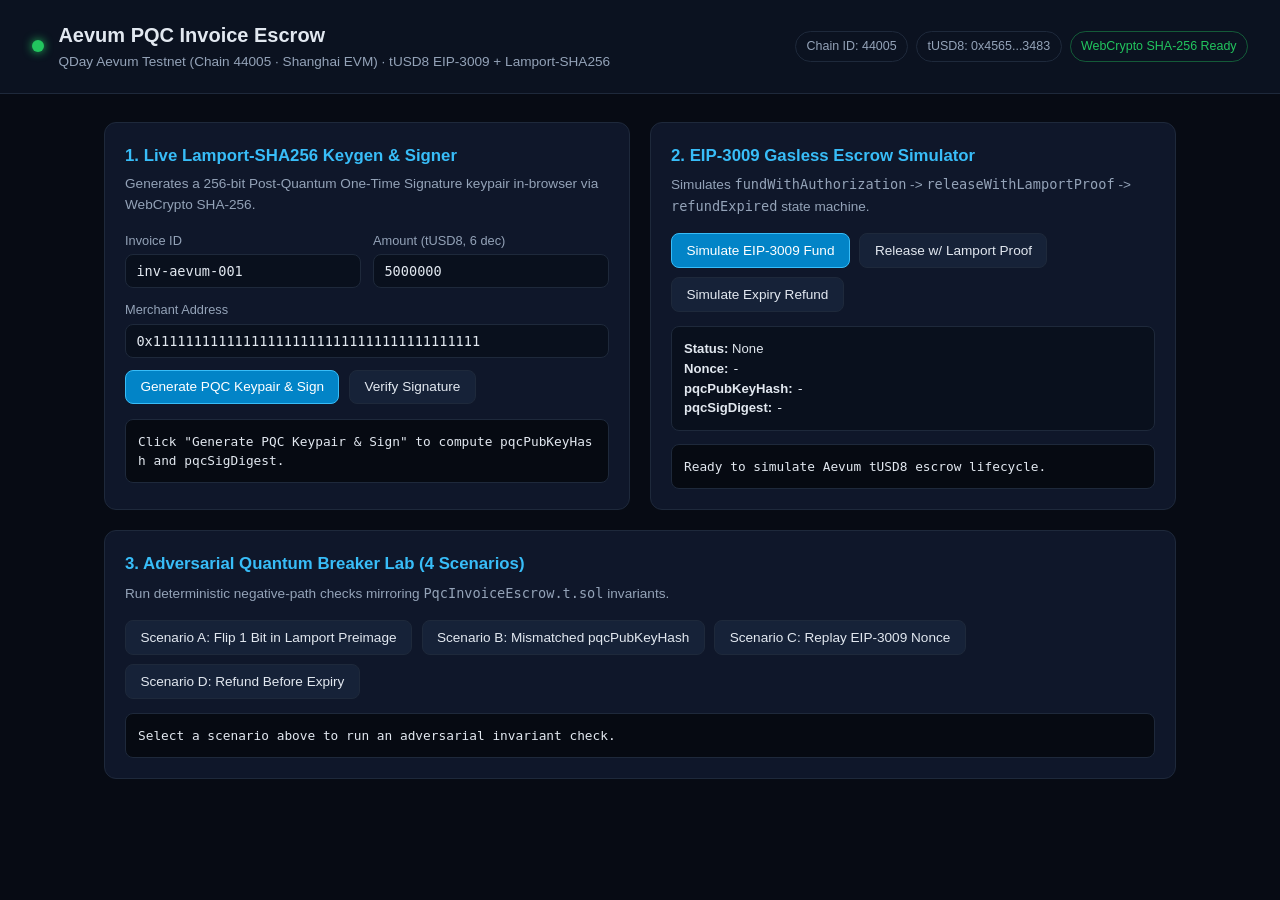
==== index.html @ 83966109 "feat: Aevum PQC Invoice Escrow (Foundry Shanghai, Python Lamport-SHA256, Web Console)" ====
<!DOCTYPE html>
<html lang="en">
<head>
  <meta charset="UTF-8" />
  <meta name="viewport" content="width=device-width, initial-scale=1.0" />
  <title>Aevum PQC Escrow — Post-Quantum tUSD8 Console</title>
  <link rel="icon" type="image/svg+xml" href="data:image/svg+xml,%3Csvg xmlns='http://www.w3.org/2000/svg' viewBox='0 0 64 64'%3E%3Crect width='64' height='64' rx='14' fill='%230b1220'/%3E%3Cpath d='M32 10L50 20v14c0 11-7.5 18.8-18 22C21.5 52.8 14 45 14 34V20l18-10z' fill='none' stroke='%2338bdf8' stroke-width='4'/%3E%3Ccircle cx='32' cy='31' r='6' fill='%2322c55e'/%3E%3C/svg%3E" />
  <link rel="stylesheet" href="styles.css" />
</head>
<body>
  <header class="topbar">
    <div class="brand">
      <span class="dot"></span>
      <div>
        <h1>Aevum PQC Invoice Escrow</h1>
        <p class="subtitle">QDay Aevum Testnet (Chain 44005 &middot; Shanghai EVM) &middot; tUSD8 EIP-3009 + Lamport-SHA256</p>
      </div>
    </div>
    <div class="badges">
      <span class="badge">Chain ID: 44005</span>
      <span class="badge">tUSD8: 0x4565...3483</span>
      <span class="badge ok" id="crypto-status">WebCrypto SHA-256 Ready</span>
    </div>
  </header>

  <main class="grid">
    <section class="card">
      <h2>1. Live Lamport-SHA256 Keygen &amp; Signer</h2>
      <p class="hint">Generates a 256-bit Post-Quantum One-Time Signature keypair in-browser via WebCrypto SHA-256.</p>
      <div class="form-row">
        <label>Invoice ID
          <input id="invoice-id" type="text" value="inv-aevum-001" />
        </label>
        <label>Amount (tUSD8, 6 dec)
          <input id="amount" type="number" value="5000000" min="1" />
        </label>
      </div>
      <label>Merchant Address
        <input id="merchant" type="text" value="0x1111111111111111111111111111111111111111" />
      </label>
      <div class="actions">
        <button id="btn-keygen" class="primary">Generate PQC Keypair &amp; Sign</button>
        <button id="btn-verify">Verify Signature</button>
      </div>
      <div class="output" id="pqc-output">Click "Generate PQC Keypair &amp; Sign" to compute <code>pqcPubKeyHash</code> and <code>pqcSigDigest</code>.</div>
    </section>

    <section class="card">
      <h2>2. EIP-3009 Gasless Escrow Simulator</h2>
      <p class="hint">Simulates <code>fundWithAuthorization</code> -> <code>releaseWithLamportProof</code> -> <code>refundExpired</code> state machine.</p>
      <div class="actions">
        <button id="btn-fund-eip3009" class="primary">Simulate EIP-3009 Fund</button>
        <button id="btn-release-pqc">Release w/ Lamport Proof</button>
        <button id="btn-refund">Simulate Expiry Refund</button>
      </div>
      <div class="state-box" id="escrow-state">
        <div><strong>Status:</strong> <span id="st-status">None</span></div>
        <div><strong>Nonce:</strong> <code id="st-nonce">-</code></div>
        <div><strong>pqcPubKeyHash:</strong> <code id="st-pkhash">-</code></div>
        <div><strong>pqcSigDigest:</strong> <code id="st-sigdigest">-</code></div>
      </div>
      <div class="output" id="escrow-log">Ready to simulate Aevum tUSD8 escrow lifecycle.</div>
    </section>

    <section class="card span-2">
      <h2>3. Adversarial Quantum Breaker Lab (4 Scenarios)</h2>
      <p class="hint">Run deterministic negative-path checks mirroring <code>PqcInvoiceEscrow.t.sol</code> invariants.</p>
      <div class="lab-grid">
        <button class="lab-btn" data-scenario="tamper-preimage">Scenario A: Flip 1 Bit in Lamport Preimage</button>
        <button class="lab-btn" data-scenario="wrong-pkhash">Scenario B: Mismatched pqcPubKeyHash</button>
        <button class="lab-btn" data-scenario="eip3009-replay">Scenario C: Replay EIP-3009 Nonce</button>
        <button class="lab-btn" data-scenario="premature-refund">Scenario D: Refund Before Expiry</button>
      </div>
      <div class="output" id="lab-output">Select a scenario above to run an adversarial invariant check.</div>
    </section>
  </main>

  <script type="module" src="app.js"></script>
</body>
</html>
---- styles.css ----
:root {
  --bg: #070b14;
  --card: #0f172a;
  --border: #1e293b;
  --text: #e2e8f0;
  --muted: #94a3b8;
  --accent: #38bdf8;
  --ok: #22c55e;
  --err: #ef4444;
}
* { box-sizing: border-box; }
body {
  margin: 0;
  font-family: -apple-system, BlinkMacSystemFont, "Segoe UI", Roboto, sans-serif;
  background: var(--bg);
  color: var(--text);
  line-height: 1.5;
}
.topbar {
  display: flex;
  flex-wrap: wrap;
  justify-content: space-between;
  align-items: center;
  gap: 1rem;
  padding: 1.25rem 2rem;
  border-bottom: 1px solid var(--border);
  background: #0b1220;
}
.brand { display: flex; align-items: center; gap: 0.9rem; }
.dot { width: 12px; height: 12px; border-radius: 50%; background: var(--ok); box-shadow: 0 0 10px var(--ok); }
h1 { margin: 0; font-size: 1.25rem; }
.subtitle { margin: 0.15rem 0 0; color: var(--muted); font-size: 0.85rem; }
.badges { display: flex; flex-wrap: wrap; gap: 0.5rem; }
.badge {
  padding: 0.3rem 0.65rem;
  border: 1px solid var(--border);
  border-radius: 999px;
  font-size: 0.78rem;
  color: var(--muted);
}
.badge.ok { border-color: rgba(34, 197, 94, 0.4); color: var(--ok); }
.grid {
  max-width: 1120px;
  margin: 1.75rem auto;
  padding: 0 1.5rem;
  display: grid;
  grid-template-columns: repeat(auto-fit, minmax(420px, 1fr));
  gap: 1.25rem;
}
.card {
  background: var(--card);
  border: 1px solid var(--border);
  border-radius: 12px;
  padding: 1.25rem;
}
.span-2 { grid-column: 1 / -1; }
h2 { margin: 0 0 0.4rem; font-size: 1.05rem; color: var(--accent); }
.hint { margin: 0 0 1rem; font-size: 0.85rem; color: var(--muted); }
.form-row { display: grid; grid-template-columns: 1fr 1fr; gap: 0.75rem; }
label { display: block; font-size: 0.8rem; color: var(--muted); margin-bottom: 0.75rem; }
input {
  width: 100%;
  margin-top: 0.25rem;
  padding: 0.5rem 0.65rem;
  border-radius: 8px;
  border: 1px solid var(--border);
  background: #09101d;
  color: var(--text);
  font-family: ui-monospace, SFMono-Regular, Menlo, monospace;
  font-size: 0.85rem;
}
.actions, .lab-grid { display: flex; flex-wrap: wrap; gap: 0.6rem; margin-bottom: 0.9rem; }
button {
  cursor: pointer;
  padding: 0.55rem 0.9rem;
  border-radius: 8px;
  border: 1px solid var(--border);
  background: #162238;
  color: var(--text);
  font-size: 0.85rem;
  font-weight: 500;
}
button.primary { background: #0284c7; border-color: #38bdf8; color: #fff; }
button:hover { filter: brightness(1.1); }
.state-box {
  background: #09101d;
  border: 1px solid var(--border);
  border-radius: 8px;
  padding: 0.75rem;
  margin-bottom: 0.8rem;
  font-size: 0.82rem;
  word-break: break-all;
}
.output {
  background: #060a12;
  border: 1px solid var(--border);
  border-radius: 8px;
  padding: 0.75rem;
  font-family: ui-monospace, SFMono-Regular, Menlo, monospace;
  font-size: 0.8rem;
  white-space: pre-wrap;
  word-break: break-all;
}
.output.pass { border-color: rgba(34, 197, 94, 0.45); color: #86efac; }
.output.fail { border-color: rgba(239, 68, 68, 0.45); color: #fca5a5; }
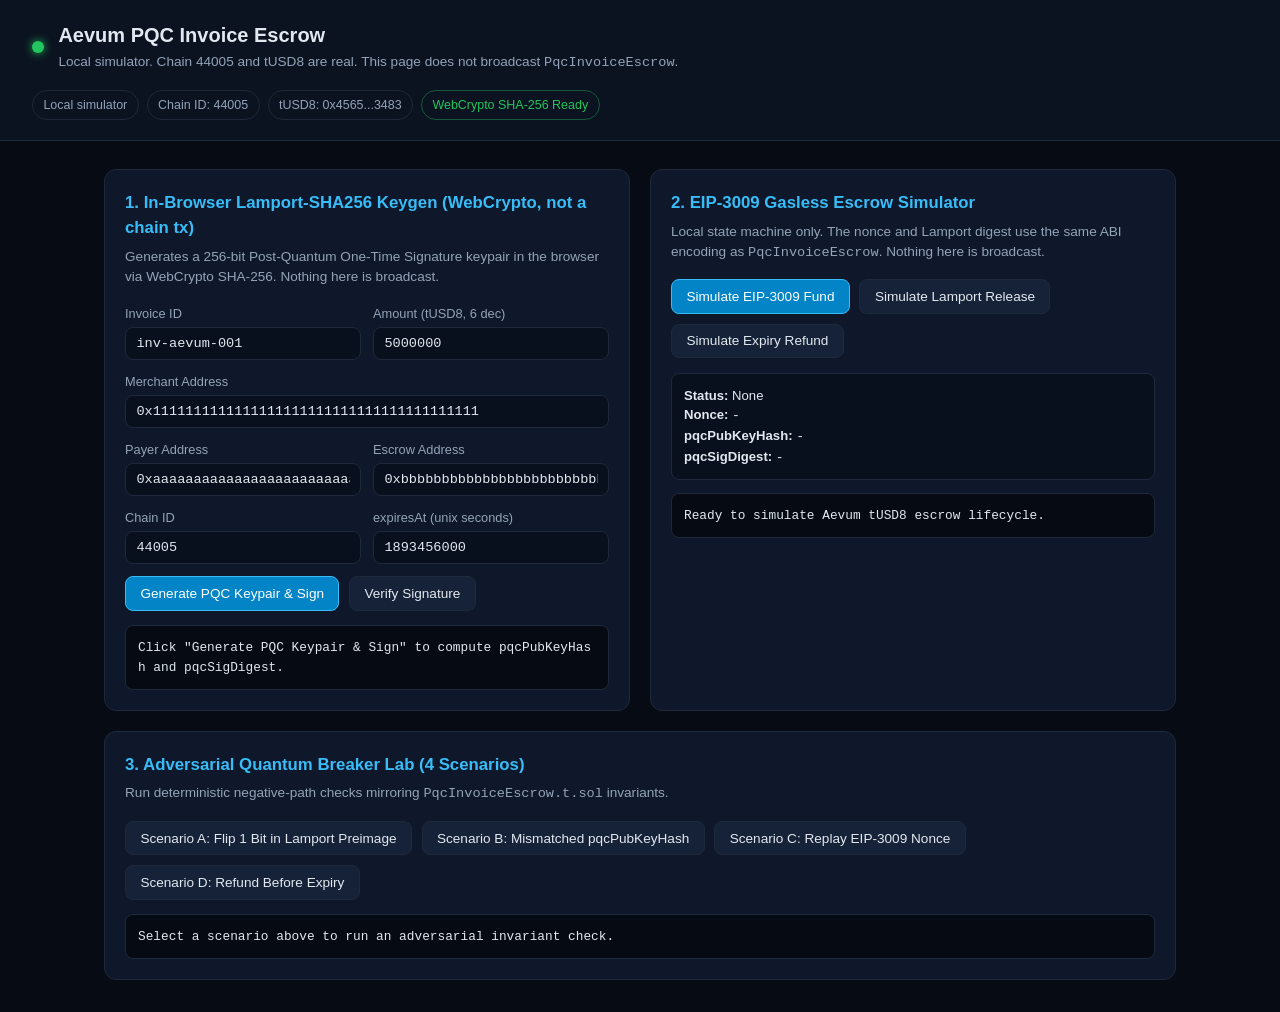
==== commit 98a02b83: "Publish the fixed console on gh-pages. Replace the stale app.js that hashed sha256 of 44005 plus the" ====
--- a/index.html
+++ b/index.html
@@ -3,7 +3,7 @@
 <head>
   <meta charset="UTF-8" />
   <meta name="viewport" content="width=device-width, initial-scale=1.0" />
-  <title>Aevum PQC Escrow — Post-Quantum tUSD8 Console</title>
+  <title>Aevum PQC Escrow — Local Simulator</title>
   <link rel="icon" type="image/svg+xml" href="data:image/svg+xml,%3Csvg xmlns='http://www.w3.org/2000/svg' viewBox='0 0 64 64'%3E%3Crect width='64' height='64' rx='14' fill='%230b1220'/%3E%3Cpath d='M32 10L50 20v14c0 11-7.5 18.8-18 22C21.5 52.8 14 45 14 34V20l18-10z' fill='none' stroke='%2338bdf8' stroke-width='4'/%3E%3Ccircle cx='32' cy='31' r='6' fill='%2322c55e'/%3E%3C/svg%3E" />
   <link rel="stylesheet" href="styles.css" />
 </head>
@@ -13,10 +13,11 @@
       <span class="dot"></span>
       <div>
         <h1>Aevum PQC Invoice Escrow</h1>
-        <p class="subtitle">QDay Aevum Testnet (Chain 44005 &middot; Shanghai EVM) &middot; tUSD8 EIP-3009 + Lamport-SHA256</p>
+        <p class="subtitle">Local simulator. Chain 44005 and tUSD8 are real. This page does not broadcast <code>PqcInvoiceEscrow</code>.</p>
       </div>
     </div>
     <div class="badges">
+      <span class="badge">Local simulator</span>
       <span class="badge">Chain ID: 44005</span>
       <span class="badge">tUSD8: 0x4565...3483</span>
       <span class="badge ok" id="crypto-status">WebCrypto SHA-256 Ready</span>
@@ -25,8 +26,8 @@
 
   <main class="grid">
     <section class="card">
-      <h2>1. Live Lamport-SHA256 Keygen &amp; Signer</h2>
-      <p class="hint">Generates a 256-bit Post-Quantum One-Time Signature keypair in-browser via WebCrypto SHA-256.</p>
+      <h2>1. In-Browser Lamport-SHA256 Keygen (WebCrypto, not a chain tx)</h2>
+      <p class="hint">Generates a 256-bit Post-Quantum One-Time Signature keypair in the browser via WebCrypto SHA-256. Nothing here is broadcast.</p>
       <div class="form-row">
         <label>Invoice ID
           <input id="invoice-id" type="text" value="inv-aevum-001" />
@@ -38,6 +39,22 @@
       <label>Merchant Address
         <input id="merchant" type="text" value="0x1111111111111111111111111111111111111111" />
       </label>
+      <div class="form-row">
+        <label>Payer Address
+          <input id="payer" type="text" value="0xaaaaaaaaaaaaaaaaaaaaaaaaaaaaaaaaaaaaaaaa" />
+        </label>
+        <label>Escrow Address
+          <input id="escrow" type="text" value="0xbbbbbbbbbbbbbbbbbbbbbbbbbbbbbbbbbbbbbbbb" />
+        </label>
+      </div>
+      <div class="form-row">
+        <label>Chain ID
+          <input id="chain-id" type="number" value="44005" min="1" />
+        </label>
+        <label>expiresAt (unix seconds)
+          <input id="expires-at" type="number" value="1893456000" min="0" />
+        </label>
+      </div>
       <div class="actions">
         <button id="btn-keygen" class="primary">Generate PQC Keypair &amp; Sign</button>
         <button id="btn-verify">Verify Signature</button>
@@ -47,10 +64,10 @@
 
     <section class="card">
       <h2>2. EIP-3009 Gasless Escrow Simulator</h2>
-      <p class="hint">Simulates <code>fundWithAuthorization</code> -> <code>releaseWithLamportProof</code> -> <code>refundExpired</code> state machine.</p>
+      <p class="hint">Local state machine only. The nonce and Lamport digest use the same ABI encoding as <code>PqcInvoiceEscrow</code>. Nothing here is broadcast.</p>
       <div class="actions">
         <button id="btn-fund-eip3009" class="primary">Simulate EIP-3009 Fund</button>
-        <button id="btn-release-pqc">Release w/ Lamport Proof</button>
+        <button id="btn-release-pqc">Simulate Lamport Release</button>
         <button id="btn-refund">Simulate Expiry Refund</button>
       </div>
       <div class="state-box" id="escrow-state">
